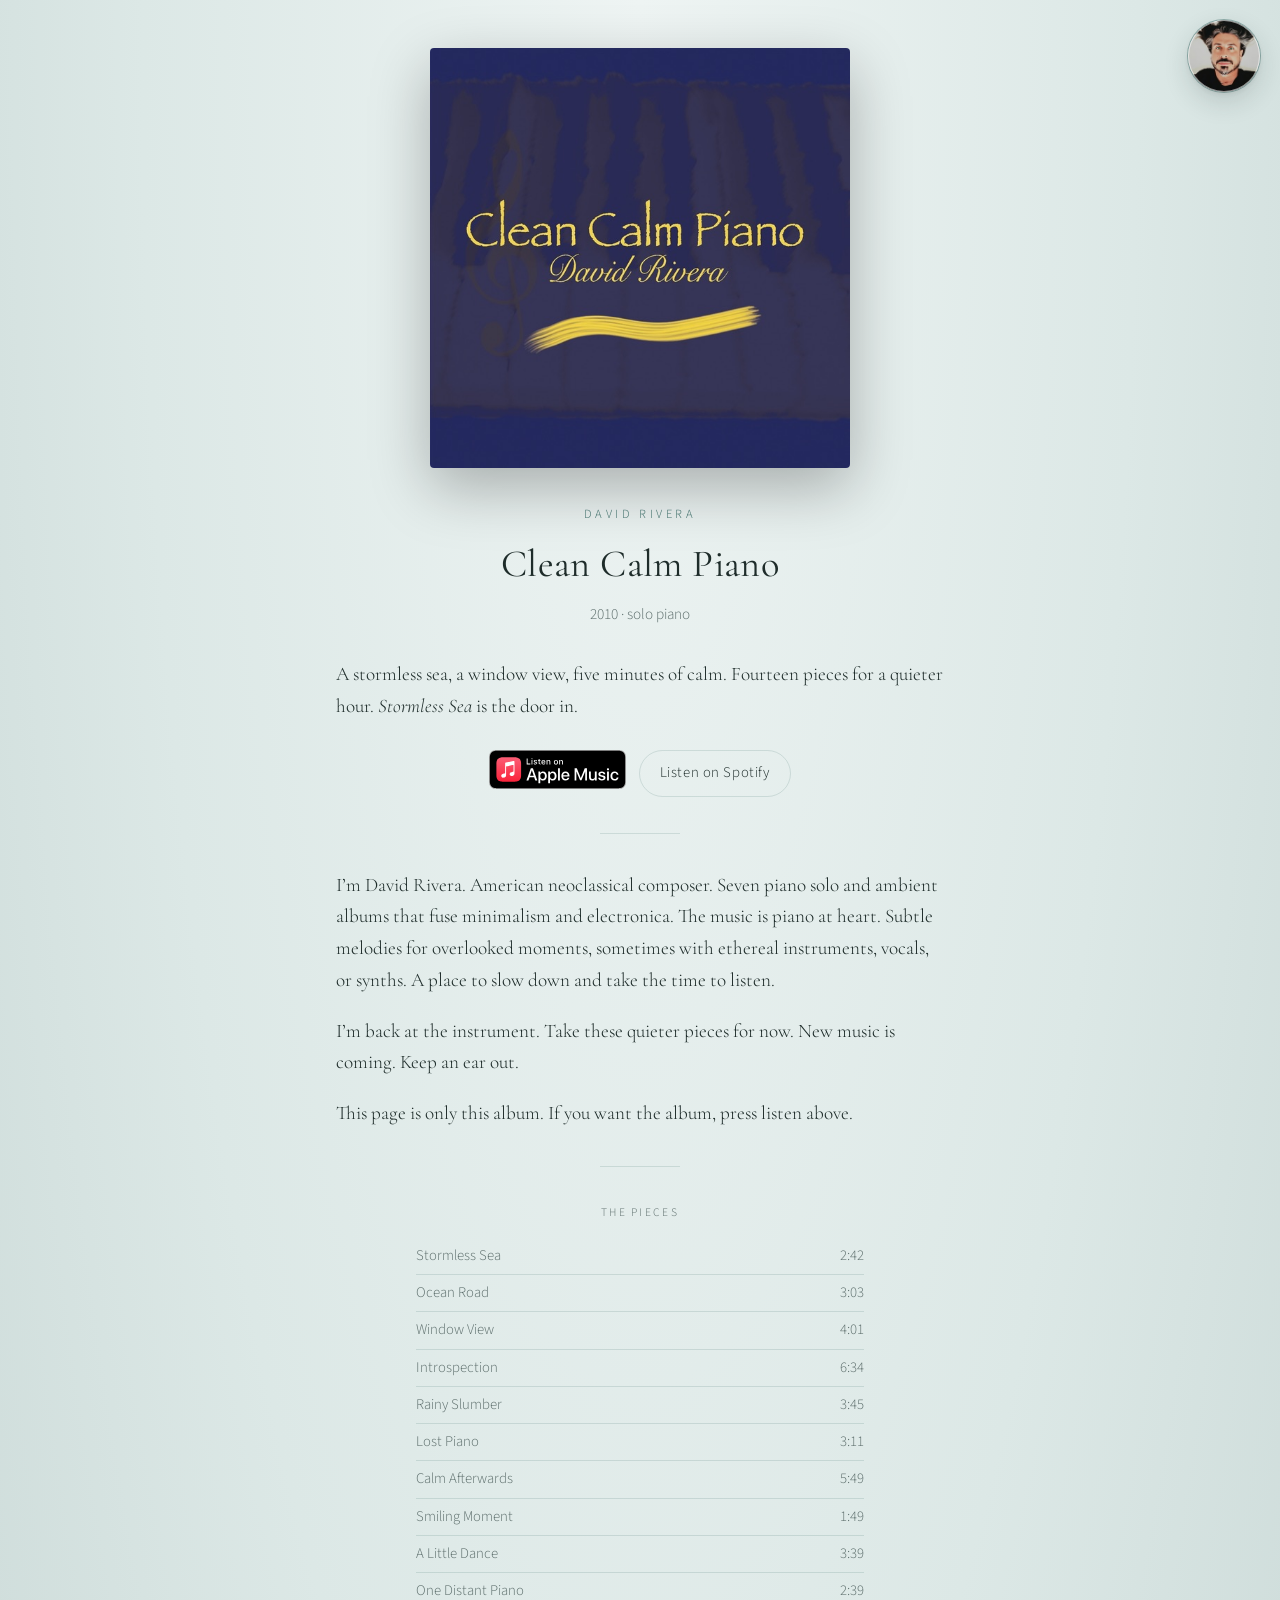
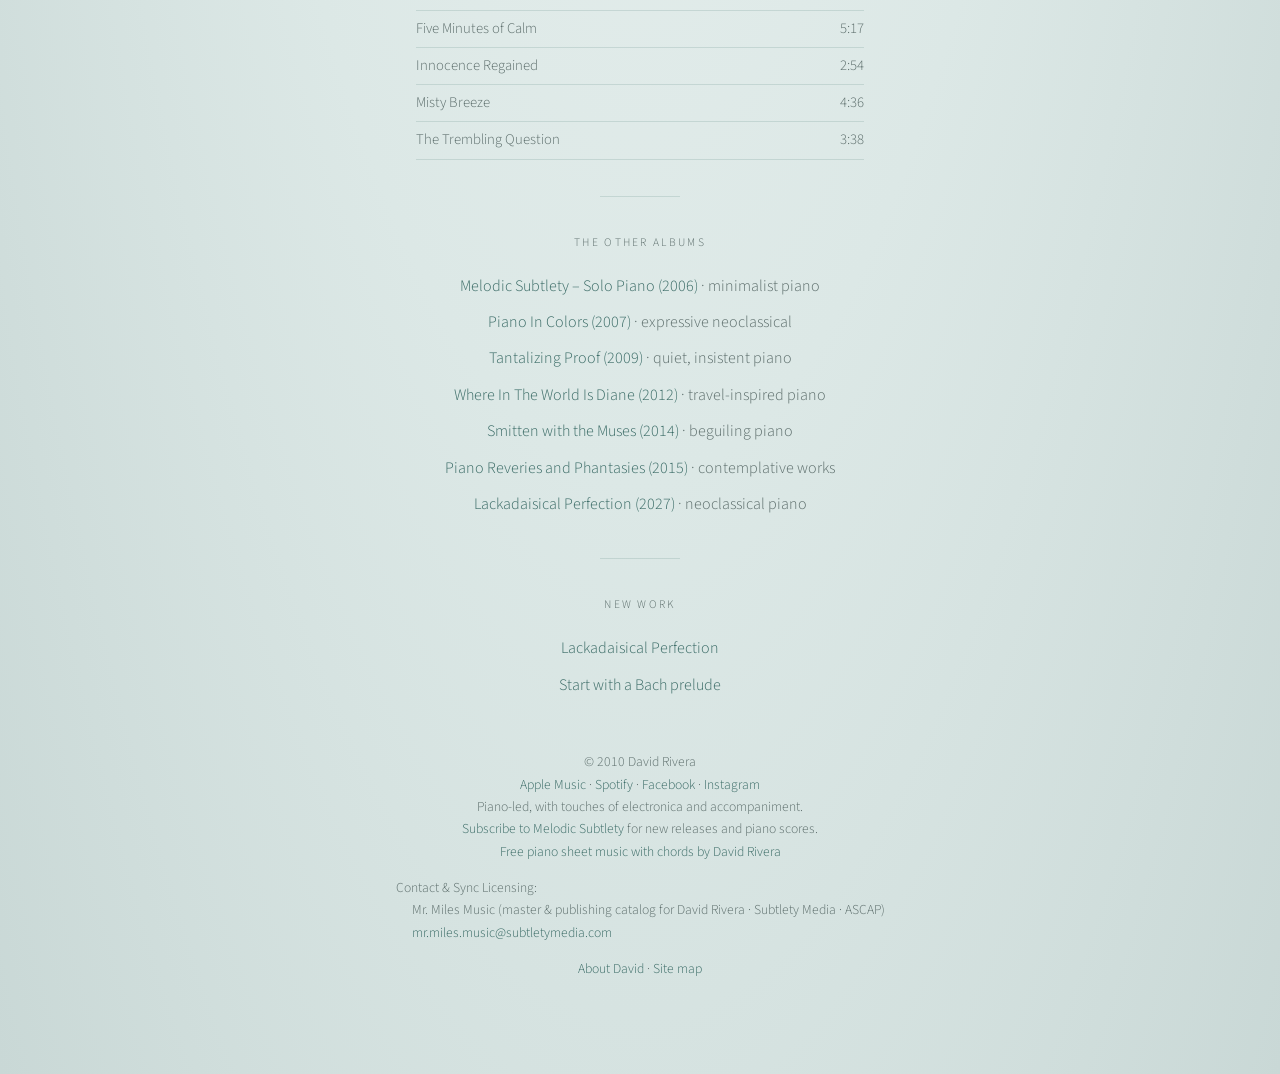
==== index.html @ efa5d156 "Readable Site map page; footer link points to it instead of raw XML" ====
<!DOCTYPE html>
<html lang="en">
<head>
<meta charset="utf-8">
<link rel="sitemap" type="application/xml" title="Sitemap" href="/sitemap.xml">
<meta name="google-site-verification" content="fyA7jJi9olAlCK2GpBTengJFALmmMC0-ST86pLBhU58">
<meta name="viewport" content="width=device-width, initial-scale=1">
<link rel="icon" href="/favicon.ico" sizes="any">
<link rel="icon" href="/favicon.svg" type="image/svg+xml">
<link rel="icon" type="image/png" sizes="32x32" href="/favicon-32.png">
<link rel="apple-touch-icon" href="/apple-touch-icon.png">
<title>Piano Pieces for Focus at Work | Clean Calm Piano</title>
<meta name="description" content="Piano pieces for focus at work, studying, and quiet chores. Fourteen solo pieces, including Stormless Sea. Stream the album and stay on task.">
<link rel="canonical" href="https://cleancalmpiano.com/">
<meta property="og:type" content="music.album">
<meta property="og:site_name" content="David Rivera">
<meta property="og:title" content="Piano Pieces for Focus at Work | Clean Calm Piano">
<meta property="og:description" content="Piano pieces for focus at work, studying, and quiet chores. Fourteen solo pieces including Stormless Sea. Stream the album.">
<meta property="og:url" content="https://cleancalmpiano.com/">
<meta property="og:image" content="https://cleancalmpiano.com/assets/clean-calm-piano-cover.jpg">
<meta property="og:image:width" content="600">
<meta property="og:image:height" content="600">
<meta property="og:image:alt" content="Cover of Clean Calm Piano by David Rivera: gold title over dark blue piano keys">
<meta property="music:musician" content="https://open.spotify.com/artist/5qoC4NXvjfV3cylbXALzV3">
<meta name="twitter:card" content="summary_large_image">
<meta name="twitter:title" content="Piano Pieces for Focus at Work | Clean Calm Piano">
<meta name="twitter:description" content="Piano pieces for focus at work, studying, and quiet chores. Fourteen solo pieces including Stormless Sea. Stream the album.">
<meta name="twitter:image" content="https://cleancalmpiano.com/assets/clean-calm-piano-cover.jpg">
<meta name="twitter:image:alt" content="Cover of Clean Calm Piano by David Rivera: gold title over dark blue piano keys">
<script type="application/ld+json">
{
  "@context": "https://schema.org",
  "@graph": [
    {
      "@type": "Person",
      "@id": "https://lackadaisicalperfection.com/about/#david-rivera",
      "name": "David Rivera",
      "jobTitle": "American composer",
      "description": "David Rivera is an American composer of piano-led instrumental music. He plays and samples every instrument on his recordings himself. He is a member of ASCAP.",
      "url": "https://lackadaisicalperfection.com/about/",
      "nationality": {
        "@type": "Country",
        "name": "United States"
      },
      "memberOf": {
        "@type": "Organization",
        "name": "ASCAP",
        "url": "https://www.ascap.com/"
      },
      "affiliation": {
        "@id": "https://lackadaisicalperfection.com/about/#subtlety-media"
      },
      "sameAs": [
        "https://open.spotify.com/artist/5qoC4NXvjfV3cylbXALzV3",
        "https://music.apple.com/us/artist/david-rivera/1325691064",
        "https://x.com/melodicsubtlety",
        "https://www.facebook.com/pianoincolors",
        "https://www.instagram.com/pianodavid1492/",
        "https://www.pandora.com/artist/david-rivera/ARXtg47gfjlv3nJ",
        "https://www.youtube.com/channel/UCDqZ1e9Ur4PHynEylN_mJDg"
      ]
    },
    {
      "@type": "Organization",
      "@id": "https://lackadaisicalperfection.com/about/#subtlety-media",
      "name": "Subtlety Media, LLC",
      "url": "https://lackadaisicalperfection.com/about/"
    },
    {
      "@type": "MusicAlbum",
      "name": "Clean Calm Piano",
      "url": "https://cleancalmpiano.com/",
      "image": "https://cleancalmpiano.com/assets/clean-calm-piano-cover.jpg",
      "byArtist": {
        "@id": "https://lackadaisicalperfection.com/about/#david-rivera"
      },
      "datePublished": "2010",
      "numTracks": 14,
      "genre": [
        "Solo piano",
        "Neoclassical"
      ],
      "sameAs": [
        "https://music.apple.com/us/album/clean-calm-piano/409062605",
        "https://open.spotify.com/album/0KD95YpNKPaDFf7gcsVfus"
      ],
      "description": "A stormless sea, a window view, five minutes of calm. Fourteen pieces for a quieter hour. Stormless Sea is the door in.",
      "recordLabel": {
        "@id": "https://lackadaisicalperfection.com/about/#subtlety-media"
      },
      "track": [
        {
          "@type": "MusicRecording",
          "position": 1,
          "name": "Stormless Sea",
          "duration": "PT2M42S"
        },
        {
          "@type": "MusicRecording",
          "position": 2,
          "name": "Ocean Road",
          "duration": "PT3M3S"
        },
        {
          "@type": "MusicRecording",
          "position": 3,
          "name": "Window View",
          "duration": "PT4M1S"
        },
        {
          "@type": "MusicRecording",
          "position": 4,
          "name": "Introspection",
          "duration": "PT6M34S"
        },
        {
          "@type": "MusicRecording",
          "position": 5,
          "name": "Rainy Slumber",
          "duration": "PT3M45S"
        },
        {
          "@type": "MusicRecording",
          "position": 6,
          "name": "Lost Piano",
          "duration": "PT3M11S"
        },
        {
          "@type": "MusicRecording",
          "position": 7,
          "name": "Calm Afterwards",
          "duration": "PT5M49S"
        },
        {
          "@type": "MusicRecording",
          "position": 8,
          "name": "Smiling Moment",
          "duration": "PT1M49S"
        },
        {
          "@type": "MusicRecording",
          "position": 9,
          "name": "A Little Dance",
          "duration": "PT3M39S"
        },
        {
          "@type": "MusicRecording",
          "position": 10,
          "name": "One Distant Piano",
          "duration": "PT2M39S"
        },
        {
          "@type": "MusicRecording",
          "position": 11,
          "name": "Five Minutes of Calm",
          "duration": "PT5M17S"
        },
        {
          "@type": "MusicRecording",
          "position": 12,
          "name": "Innocence Regained",
          "duration": "PT2M54S"
        },
        {
          "@type": "MusicRecording",
          "position": 13,
          "name": "Misty Breeze",
          "duration": "PT4M36S"
        },
        {
          "@type": "MusicRecording",
          "position": 14,
          "name": "The Trembling Question",
          "duration": "PT3M38S"
        }
      ],
      "publisher": {
        "@id": "https://lackadaisicalperfection.com/about/#subtlety-media"
      }
    }
  ]
}
</script>
<link rel="preconnect" href="https://fonts.googleapis.com">
<link rel="preconnect" href="https://fonts.gstatic.com" crossorigin>
<link href="https://fonts.googleapis.com/css2?family=Cormorant+Garamond:ital,wght@0,400;0,500;1,400&family=Source+Sans+3:wght@300;400;500&display=swap" rel="stylesheet">
<style>
  :root {
    --bg1: #eef4f3;
    --bg2: #dce8e6;
    --bg3: #c9d8d6;
    --ink: #1e2c2a;
    --mute: #5d6e6c;
    --glow: #3a6b66;
    --line: rgba(58,107,102,0.16);
  }
  * { box-sizing: border-box; }
  html, body { margin: 0; padding: 0; }
  body {
    background: radial-gradient(ellipse at 50% 0%, var(--bg1) 0%, var(--bg2) 55%, var(--bg3) 100%);
    color: var(--ink);
    font-family: "Source Sans 3", sans-serif;
    font-weight: 300;
    line-height: 1.65;
    min-height: 100vh;
  }
  main { max-width: 720px; margin: 0 auto; padding: 48px 24px 80px; }
  .cover {
    display: block; width: min(420px, 100%); margin: 0 auto 36px;
    border-radius: 4px; box-shadow: 0 20px 60px rgba(0,0,0,0.28);
  }
  h1 {
    font-family: "Cormorant Garamond", serif; font-weight: 400;
    font-size: clamp(1.8rem, 4vw, 2.4rem); text-align: center;
    margin: 0 0 6px; letter-spacing: 0.01em;
  }
  .byline {
    text-align: center; letter-spacing: 0.28em; text-transform: uppercase;
    font-size: 0.78rem; color: var(--glow); margin: 0 0 8px;
  }
  .year { text-align: center; color: var(--mute); font-size: 0.95rem; margin: 0 0 32px; }
  .album-note, .from-david {
    font-family: "Cormorant Garamond", serif; font-size: 1.2rem;
    max-width: 38rem; margin: 0 auto 28px;
  }
  .from-david p { margin: 0 0 1em; }
  .from-david p:last-child { margin-bottom: 0; }
  .rule { border: 0; border-top: 1px solid var(--line); width: 80px; margin: 36px auto; }
  .actions { display: flex; flex-wrap: wrap; gap: 12px; justify-content: center; margin: 8px 0 36px; }
  .apple-badge { display: inline-block; line-height: 0; }
  .apple-badge img { height: 40px; width: auto; vertical-align: middle; }
  .btn {
    display: inline-block; padding: 10px 20px; border: 1px solid var(--line);
    border-radius: 999px; color: var(--ink); text-decoration: none;
    letter-spacing: 0.04em; font-size: 0.92rem;
  }
  .btn:hover { border-color: var(--glow); }
  .tracks {
    list-style: none; padding: 0; margin: 0 auto; max-width: 28rem;
    color: var(--mute); font-size: 0.92rem;
  }
  .tracks li {
    display: flex; justify-content: space-between; gap: 16px;
    padding: 6px 0; border-bottom: 1px solid var(--line);
  }
  .label {
    text-align: center; letter-spacing: 0.2em; text-transform: uppercase;
    font-size: 0.72rem; color: var(--mute); margin: 0 0 16px;
  }
  footer { text-align: center; color: var(--mute); font-size: 0.85rem; margin-top: 48px; }
  footer a { color: var(--glow); text-decoration: none; }
  .footer-contact {
    display: block;
    width: max-content;
    max-width: 100%;
    margin: 0.85rem auto 0;
    text-align: left;
  }
  .footer-contact p { margin: 0; padding-left: 1rem; }
  .catalog { list-style: none; padding: 0; margin: 0 auto 8px; max-width: 28rem; text-align: center; }
  .catalog li { padding: 5px 0; }
  .catalog a { color: var(--glow); text-decoration: none; }
  .catalog a:hover { text-decoration: underline; }
  .catalog .desc { color: var(--mute); }
  .new-work a { color: var(--glow); text-decoration: none; }
  .new-work a:hover { text-decoration: underline; }
</style>
<link rel="stylesheet" href="/assets/site-nav.css">
<script src="/assets/site-nav.js" defer></script>
</head>
<body>
<a class="skip-link" href="#content">Skip to content</a>
<main id="content">
  <img class="cover" src="assets/clean-calm-piano-cover.jpg" alt="Cover of Clean Calm Piano by David Rivera: gold title over dark blue piano keys">
  <p class="byline">David Rivera</p>
  <h1>Clean Calm Piano</h1>
  <p class="year">2010 · solo piano</p>
  <p class="album-note">A stormless sea, a window view, five minutes of calm. Fourteen pieces for a quieter hour. <i>Stormless Sea</i> is the door in.</p>
  <div class="actions">
    <a class="apple-badge" href="https://music.apple.com/us/album/clean-calm-piano/409062605?ls=1" target="_blank" rel="noopener"><img src="listen-on-apple-music.svg" alt="Listen on Apple Music" height="40"></a>
    <a class="btn" href="https://open.spotify.com/album/0KD95YpNKPaDFf7gcsVfus" target="_blank" rel="noopener">Listen on Spotify</a>
  </div>
  <hr class="rule">
  <div class="from-david">
    <p>I’m David Rivera. American neoclassical composer. Seven piano solo and ambient albums that fuse minimalism and electronica. The music is piano at heart. Subtle melodies for overlooked moments, sometimes with ethereal instruments, vocals, or synths. A place to slow down and take the time to listen.</p>
    <p>I’m back at the instrument. Take these quieter pieces for now. New music is coming. Keep an ear out.</p>
    <p>This page is only this album. If you want the album, press listen above.</p>
  </div>
  <hr class="rule">

  <p class="label">The pieces</p>
  <ol class="tracks">
    <li><span>Stormless Sea</span><span>2:42</span></li>
    <li><span>Ocean Road</span><span>3:03</span></li>
    <li><span>Window View</span><span>4:01</span></li>
    <li><span>Introspection</span><span>6:34</span></li>
    <li><span>Rainy Slumber</span><span>3:45</span></li>
    <li><span>Lost Piano</span><span>3:11</span></li>
    <li><span>Calm Afterwards</span><span>5:49</span></li>
    <li><span>Smiling Moment</span><span>1:49</span></li>
    <li><span>A Little Dance</span><span>3:39</span></li>
    <li><span>One Distant Piano</span><span>2:39</span></li>
    <li><span>Five Minutes of Calm</span><span>5:17</span></li>
    <li><span>Innocence Regained</span><span>2:54</span></li>
    <li><span>Misty Breeze</span><span>4:36</span></li>
    <li><span>The Trembling Question</span><span>3:38</span></li>
  </ol>
  <hr class="rule">
  <p class="label">The other albums</p>
  <ul class="catalog">
    <li><a href="https://melodicsubtlety.com/">Melodic Subtlety – Solo Piano (2006)</a><span class="desc"> · minimalist piano</span></li>
    <li><a href="https://pianoincolors.com/">Piano In Colors (2007)</a><span class="desc"> · expressive neoclassical</span></li>
    <li><a href="https://tantalizingproof.com/">Tantalizing Proof (2009)</a><span class="desc"> · quiet, insistent piano</span></li>
    <li><a href="https://whereintheworldisdiane.com/">Where In The World Is Diane (2012)</a><span class="desc"> · travel-inspired piano</span></li>
    <li><a href="https://smittenwiththemuses.com/">Smitten with the Muses (2014)</a><span class="desc"> · beguiling piano</span></li>
    <li><a href="https://pianoreveries.com/">Piano Reveries and Phantasies (2015)</a><span class="desc"> · contemplative works</span></li>
    <li><a href="https://lackadaisicalperfection.com/">Lackadaisical Perfection (2027)</a><span class="desc"> · neoclassical piano</span></li>
  </ul>

  <hr class="rule">
  <p class="label">New work</p>
  <ul class="catalog new-work" style="margin:0 auto 24px;">
    <li><a href="https://lackadaisicalperfection.com">Lackadaisical Perfection</a></li>
    <li><a href="https://soundcloud.com/davidtwopointoh/bach_prelude_iv_cinematic_remi" target="_blank" rel="noopener">Start with a Bach prelude</a></li>
  </ul>

  <footer>
    © 2010 David Rivera
    <br>
    <a href="https://music.apple.com/us/artist/david-rivera/1325691064?ls=1" target="_blank" rel="noopener">Apple Music</a>
    ·
    <a href="https://open.spotify.com/artist/5qoC4NXvjfV3cylbXALzV3" target="_blank" rel="noopener">Spotify</a>
    ·
    <a href="https://www.facebook.com/pianoincolors" target="_blank" rel="noopener" aria-label="David and his Piano on Facebook">Facebook</a>
    ·
    <a href="https://www.instagram.com/pianodavid1492/" target="_blank" rel="noopener" aria-label="David Rivera on Instagram">Instagram</a><br>
    Piano-led, with touches of electronica and accompaniment.
    <br>
    <a href="https://lackadaisicalperfection.com/subscribe/">Subscribe to Melodic Subtlety</a> for new releases and piano scores.
    <br>
    <a href="https://lackadaisicalperfection.com/scores/">Free piano sheet music with chords by David Rivera</a>
    <div class="footer-contact">
      Contact &amp; Sync Licensing:
      <p>Mr. Miles Music (master &amp; publishing catalog for David Rivera · Subtlety Media · ASCAP)</p>
      <p><a href="mailto:mr.miles.music@subtletymedia.com">mr.miles.music@subtletymedia.com</a></p>
    </div>
    <p class="footer-stores"><a href="https://lackadaisicalperfection.com/about/">About David</a> · <a href="/sitemap/">Site map</a></p>
  </footer>
</main>
<!-- GoatCounter: privacy-friendly page view + score-download counts (no cookies). -->
<script>window.goatcounter = {path: function(p) { return location.host + p }}</script>
<script data-goatcounter="https://subtletymedia.goatcounter.com/count" async src="https://gc.zgo.at/count.js"></script>
</body>
</html>
---- assets/site-nav.css ----
/* Photo button and page menu. Colors follow this album page. */
:root {
  --nav-ink: var(--ink, #1e2c2a);
  --nav-glow: var(--glow, #3a6b66);
  --nav-paper: #f7fbfa;
  --nav-line: rgba(58, 107, 102, 0.28);
  --nav-size: 72px;
  --nav-inset: 20px;
}

.nav-toggle {
  position: fixed;
  z-index: 40;
  top: max(var(--nav-inset), env(safe-area-inset-top, 0px));
  right: max(var(--nav-inset), env(safe-area-inset-right, 0px));
  width: var(--nav-size);
  height: var(--nav-size);
  margin: 0;
  padding: 0;
  border: 0;
  border-radius: 50%;
  background: var(--bg2, #dce8e6);
  cursor: pointer;
  overflow: hidden;
  touch-action: manipulation;
  -webkit-tap-highlight-color: transparent;
  box-shadow:
    0 10px 26px rgba(30, 44, 42, 0.16),
    0 2px 6px rgba(30, 44, 42, 0.08),
    0 0 0 1px rgba(58, 107, 102, 0.45);
  transition: box-shadow 0.28s ease;
}

.nav-toggle img {
  display: block;
  width: 100%;
  height: 100%;
  object-fit: cover;
  border-radius: 50%;
}

.nav-toggle::after {
  content: "";
  position: absolute;
  inset: 0;
  border-radius: 50%;
  pointer-events: none;
  box-shadow: inset 0 0 0 1px rgba(255, 255, 255, 0.55);
}

.nav-toggle:hover {
  box-shadow:
    0 12px 30px rgba(30, 44, 42, 0.2),
    0 2px 6px rgba(30, 44, 42, 0.1),
    0 0 0 1px rgba(58, 107, 102, 0.72);
}

.nav-toggle[aria-expanded="true"] {
  box-shadow:
    0 10px 26px rgba(30, 44, 42, 0.16),
    0 2px 6px rgba(30, 44, 42, 0.08),
    0 0 0 1px rgba(58, 107, 102, 0.9);
}

.nav-toggle:focus {
  outline: none;
}

.nav-toggle:focus-visible {
  outline: 2px solid var(--nav-glow);
  outline-offset: 4px;
}

.site-menu {
  position: fixed;
  z-index: 39;
  top: calc(max(var(--nav-inset), env(safe-area-inset-top, 0px)) + var(--nav-size) + 14px);
  right: max(var(--nav-inset), env(safe-area-inset-right, 0px));
  width: min(17.5rem, calc(100vw - 28px - env(safe-area-inset-left, 0px) - env(safe-area-inset-right, 0px)));
  max-height: calc(100vh - var(--nav-size) - var(--nav-inset) - 36px);
  max-height: calc(100dvh - var(--nav-size) - var(--nav-inset) - 36px - env(safe-area-inset-bottom, 0px));
  margin: 0;
  padding: 0;
  overflow: auto;
  overscroll-behavior: contain;
  background: rgba(247, 251, 250, 0.96);
  border: 1px solid var(--nav-line);
  border-radius: 10px;
  box-shadow: 0 16px 40px rgba(30, 44, 42, 0.12);
  backdrop-filter: blur(12px);
  -webkit-backdrop-filter: blur(12px);
  opacity: 0;
  transform: translateY(-8px);
  transition: opacity 0.28s ease, transform 0.28s ease;
}

.site-menu ul {
  list-style: none;
  margin: 0;
  padding: 0.45rem 0;
}

.site-menu.is-open {
  opacity: 1;
  transform: translateY(0);
}

.site-menu a {
  display: block;
  padding: 0.72rem 1.35rem;
  color: var(--nav-ink);
  font-family: "Cormorant Garamond", "Palatino Linotype", Palatino, Georgia, serif;
  font-size: 1.4rem;
  font-weight: 400;
  letter-spacing: 0.01em;
  line-height: 1.25;
  text-decoration: none;
}

.site-menu a:hover {
  color: var(--nav-glow);
  background: rgba(58, 107, 102, 0.06);
}

.site-menu a:focus {
  outline: none;
}

.site-menu a:focus-visible {
  outline: 2px solid var(--nav-glow);
  outline-offset: -3px;
  color: var(--nav-glow);
}

@media (max-width: 760px) {
  :root {
    --nav-size: 64px;
    --nav-inset: 14px;
  }

  body > main {
    padding-top: calc(var(--nav-size) + var(--nav-inset) + 18px);
  }
}

.menu-albums {
  border-top: 1px solid var(--nav-line);
  padding-bottom: 0.35rem;
}

.menu-albums h2 {
  margin: 0;
  padding: 0.7rem 1rem 0.2rem;
  font-family: "Source Sans 3", sans-serif;
  font-size: 0.72rem;
  font-weight: 400;
  letter-spacing: 0.2em;
  text-transform: uppercase;
  line-height: 1.4;
  color: var(--mute, #5d6e6c);
}

.menu-albums ul {
  padding-top: 0.15rem;
  padding-bottom: 0.35rem;
}

.site-menu .menu-albums a,
.site-menu .menu-albums .is-here {
  display: flex;
  align-items: center;
  gap: 0.7rem;
  box-sizing: border-box;
  padding: 0.38rem 1rem;
  color: var(--nav-ink);
  font-family: "Cormorant Garamond", "Palatino Linotype", Palatino, Georgia, serif;
  font-size: 1.12rem;
  font-weight: 400;
  letter-spacing: 0.01em;
  line-height: 1.2;
}

.site-menu .menu-albums .is-here {
  color: var(--mute, #5d6e6c);
}

.menu-albums img {
  width: 48px;
  height: 48px;
  flex: 0 0 48px;
  object-fit: cover;
  border-radius: 2px;
  box-shadow: 0 0 0 1px rgba(58, 107, 102, 0.2);
}

.menu-albums .is-here img {
  opacity: 0.78;
}

.menu-albums .album-copy {
  min-width: 0;
}

.menu-albums .album-title,
.menu-albums .album-here {
  display: block;
}

.menu-albums .album-here {
  margin-top: 0.12rem;
  font-family: "Source Sans 3", sans-serif;
  font-size: 0.72rem;
  font-weight: 400;
  letter-spacing: 0.04em;
  line-height: 1.3;
  color: var(--mute, #5d6e6c);
}

@media (max-width: 760px) {
  .site-menu {
    width: min(24rem, calc(100vw - 28px - env(safe-area-inset-left, 0px) - env(safe-area-inset-right, 0px)));
  }

  .menu-albums ul {
    display: grid;
    grid-template-columns: 1fr 1fr;
    gap: 0.85rem 0.7rem;
    padding: 0.35rem 0.9rem 0.75rem;
  }

  .site-menu .menu-albums a,
  .site-menu .menu-albums .is-here {
    flex-direction: column;
    align-items: flex-start;
    gap: 0.4rem;
    width: 100%;
    padding: 0;
    font-size: 1.05rem;
  }
}

@media (prefers-reduced-motion: reduce) {
  .nav-toggle,
  .site-menu {
    transition: none;
  }

  .site-menu {
    transform: none;
  }
}

/* Off-screen until focused, then fixed, so it never shifts the cover. */
.skip-link {
  position: absolute;
  width: 1px;
  height: 1px;
  padding: 0;
  margin: -1px;
  overflow: hidden;
  clip: rect(0, 0, 0, 0);
  white-space: nowrap;
  border: 0;
}
.skip-link:focus {
  position: fixed;
  z-index: 50;
  top: 12px;
  left: 12px;
  width: auto;
  height: auto;
  margin: 0;
  padding: 0.55rem 0.9rem;
  overflow: visible;
  clip: auto;
  background: var(--nav-glow);
  color: var(--nav-paper, #fff);
  font-family: "Source Sans 3", sans-serif;
  font-size: 0.95rem;
  font-weight: 500;
  line-height: 1.2;
  text-decoration: none;
  border-radius: 4px;
}
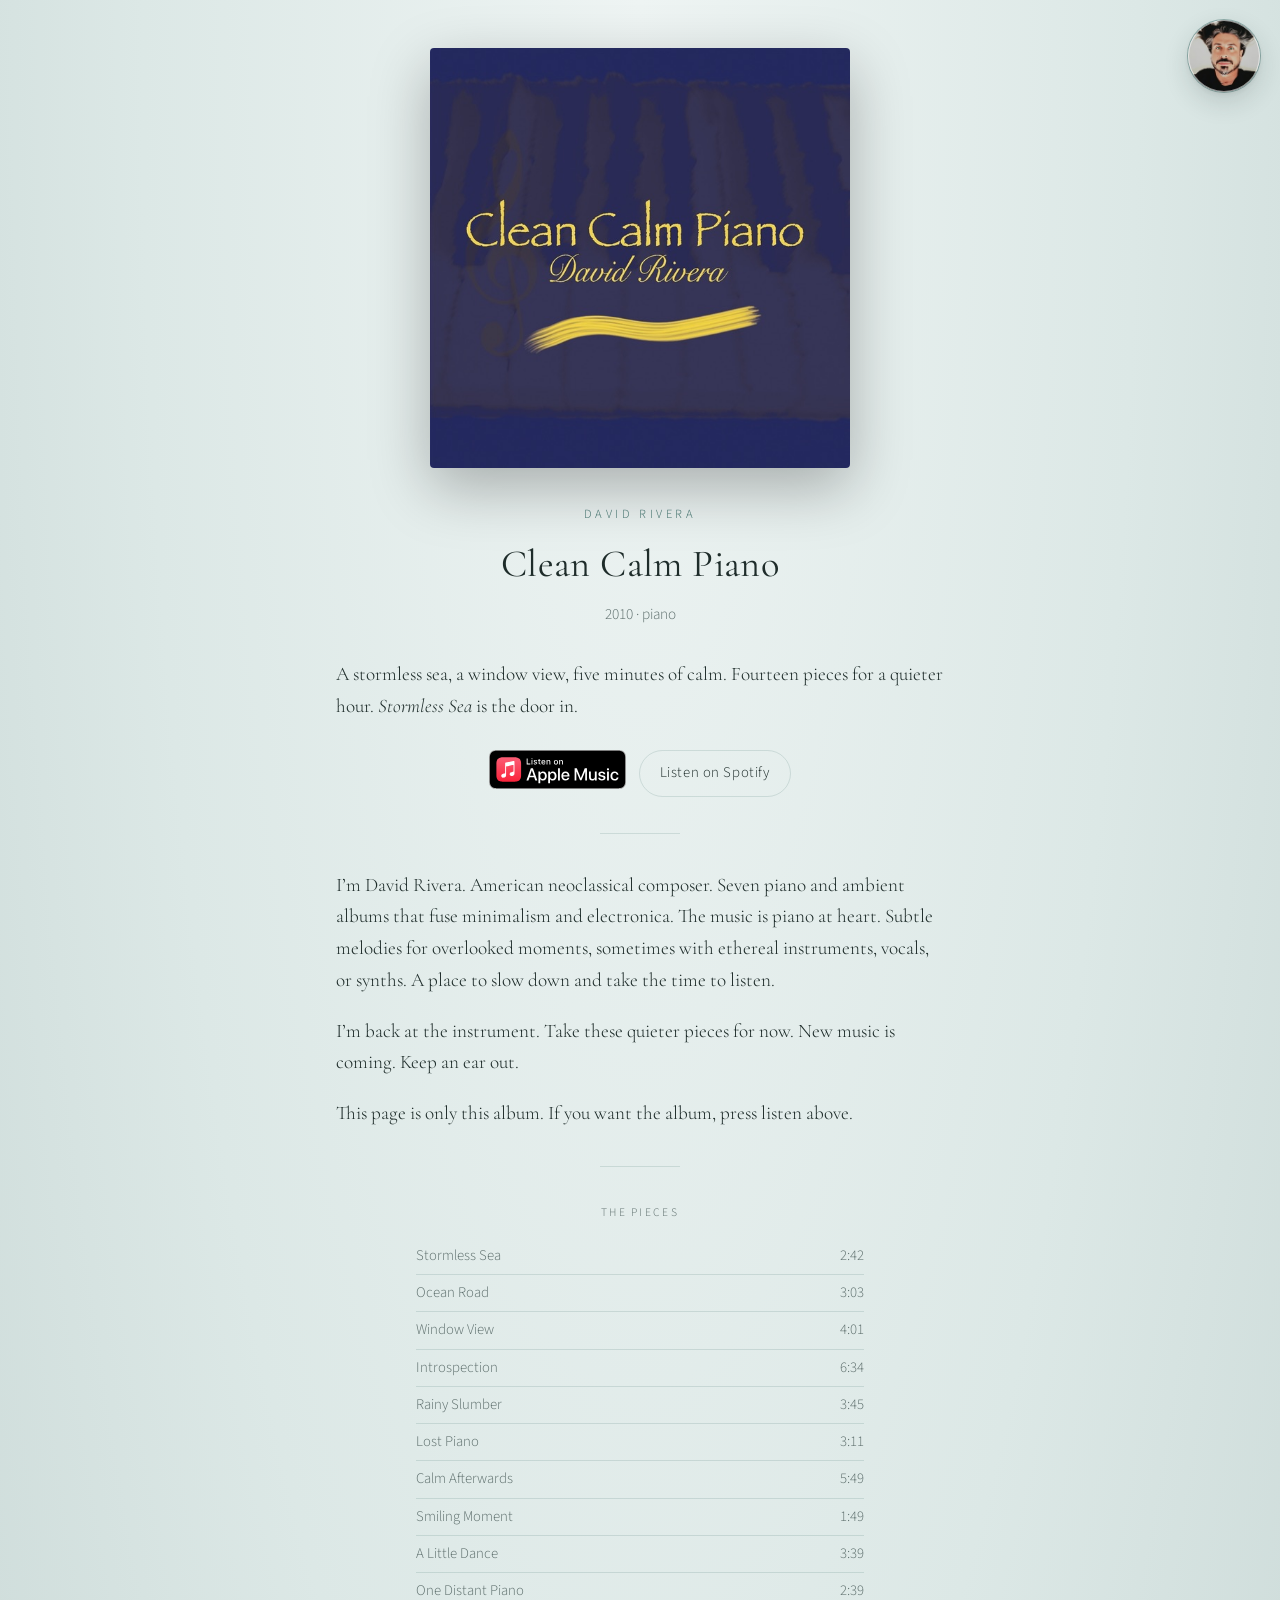
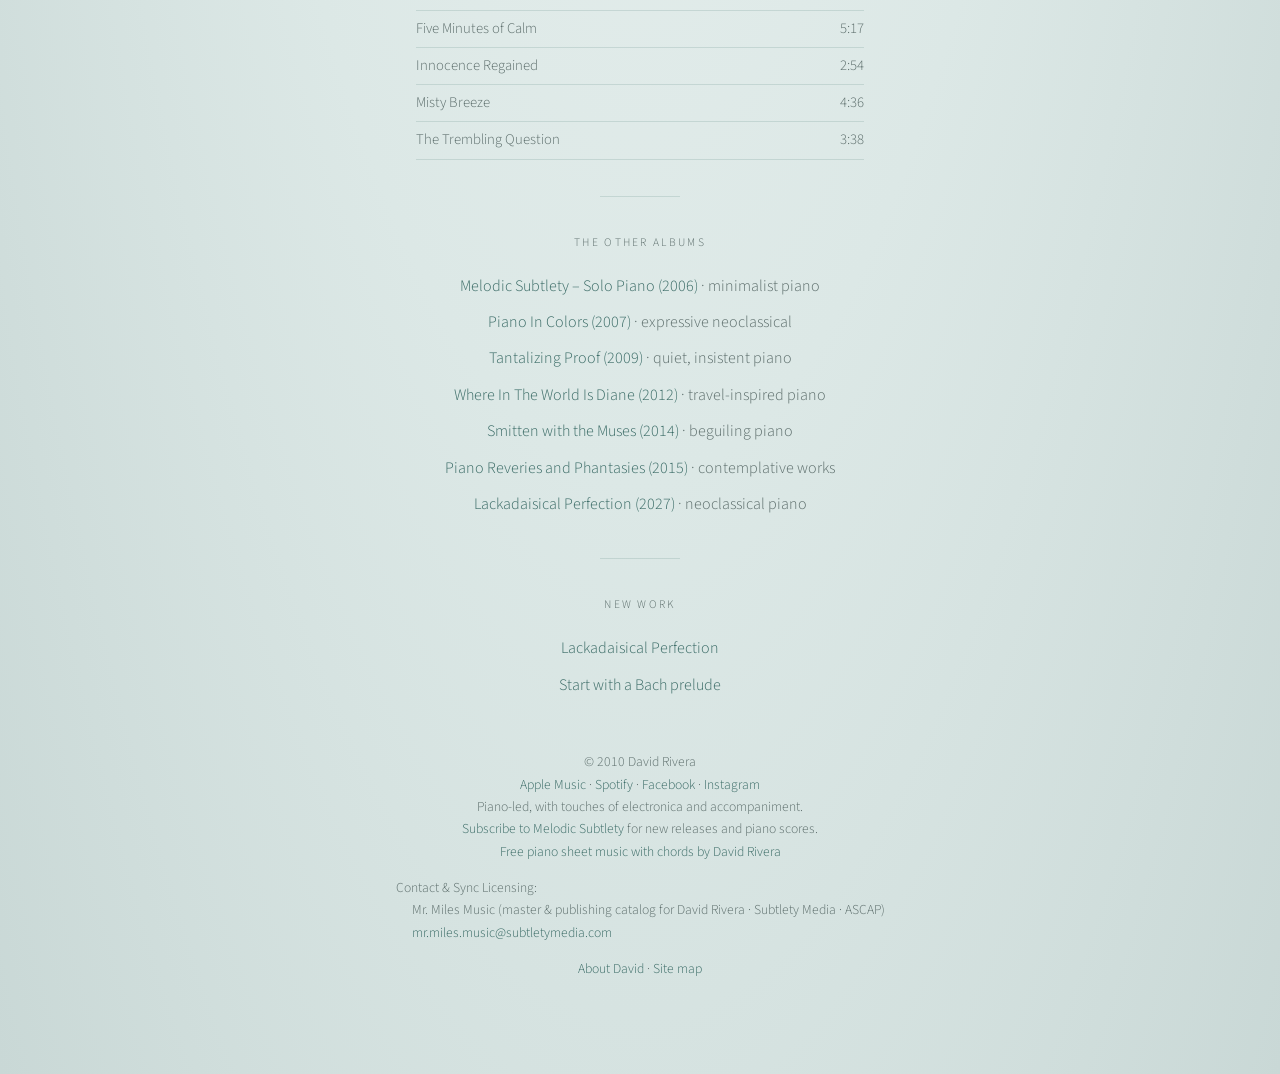
==== commit c21e92fb: "Replace 'solo' with 'piano'/'piano score' wording (keep album title and PDF filenames)" ====
--- a/index.html
+++ b/index.html
@@ -10,12 +10,12 @@
 <link rel="icon" type="image/png" sizes="32x32" href="/favicon-32.png">
 <link rel="apple-touch-icon" href="/apple-touch-icon.png">
 <title>Piano Pieces for Focus at Work | Clean Calm Piano</title>
-<meta name="description" content="Piano pieces for focus at work, studying, and quiet chores. Fourteen solo pieces, including Stormless Sea. Stream the album and stay on task.">
+<meta name="description" content="Piano pieces for focus at work, studying, and quiet chores. Fourteen piano pieces, including Stormless Sea. Stream the album and stay on task.">
 <link rel="canonical" href="https://cleancalmpiano.com/">
 <meta property="og:type" content="music.album">
 <meta property="og:site_name" content="David Rivera">
 <meta property="og:title" content="Piano Pieces for Focus at Work | Clean Calm Piano">
-<meta property="og:description" content="Piano pieces for focus at work, studying, and quiet chores. Fourteen solo pieces including Stormless Sea. Stream the album.">
+<meta property="og:description" content="Piano pieces for focus at work, studying, and quiet chores. Fourteen piano pieces including Stormless Sea. Stream the album.">
 <meta property="og:url" content="https://cleancalmpiano.com/">
 <meta property="og:image" content="https://cleancalmpiano.com/assets/clean-calm-piano-cover.jpg">
 <meta property="og:image:width" content="600">
@@ -24,7 +24,7 @@
 <meta property="music:musician" content="https://open.spotify.com/artist/5qoC4NXvjfV3cylbXALzV3">
 <meta name="twitter:card" content="summary_large_image">
 <meta name="twitter:title" content="Piano Pieces for Focus at Work | Clean Calm Piano">
-<meta name="twitter:description" content="Piano pieces for focus at work, studying, and quiet chores. Fourteen solo pieces including Stormless Sea. Stream the album.">
+<meta name="twitter:description" content="Piano pieces for focus at work, studying, and quiet chores. Fourteen piano pieces including Stormless Sea. Stream the album.">
 <meta name="twitter:image" content="https://cleancalmpiano.com/assets/clean-calm-piano-cover.jpg">
 <meta name="twitter:image:alt" content="Cover of Clean Calm Piano by David Rivera: gold title over dark blue piano keys">
 <script type="application/ld+json">
@@ -77,7 +77,7 @@
       "datePublished": "2010",
       "numTracks": 14,
       "genre": [
-        "Solo piano",
+        "Piano",
         "Neoclassical"
       ],
       "sameAs": [
@@ -267,6 +267,23 @@
 </style>
 <link rel="stylesheet" href="/assets/site-nav.css">
 <script src="/assets/site-nav.js" defer></script>
+<!-- Meta Pixel Code -->
+<script>
+!function(f,b,e,v,n,t,s)
+{if(f.fbq)return;n=f.fbq=function(){n.callMethod?
+n.callMethod.apply(n,arguments):n.queue.push(arguments)};
+if(!f._fbq)f._fbq=n;n.push=n;n.loaded=!0;n.version='2.0';
+n.queue=[];t=b.createElement(e);t.async=!0;
+t.src=v;s=b.getElementsByTagName(e)[0];
+s.parentNode.insertBefore(t,s)}(window, document,'script',
+'https://connect.facebook.net/en_US/fbevents.js');
+fbq('init', '257777058255900');
+fbq('track', 'PageView');
+</script>
+<noscript><img height="1" width="1" alt="" style="display:none"
+src="https://www.facebook.com/tr?id=257777058255900&ev=PageView&noscript=1"
+/></noscript>
+<!-- End Meta Pixel Code -->
 </head>
 <body>
 <a class="skip-link" href="#content">Skip to content</a>
@@ -274,7 +291,7 @@
   <img class="cover" src="assets/clean-calm-piano-cover.jpg" alt="Cover of Clean Calm Piano by David Rivera: gold title over dark blue piano keys">
   <p class="byline">David Rivera</p>
   <h1>Clean Calm Piano</h1>
-  <p class="year">2010 · solo piano</p>
+  <p class="year">2010 · piano</p>
   <p class="album-note">A stormless sea, a window view, five minutes of calm. Fourteen pieces for a quieter hour. <i>Stormless Sea</i> is the door in.</p>
   <div class="actions">
     <a class="apple-badge" href="https://music.apple.com/us/album/clean-calm-piano/409062605?ls=1" target="_blank" rel="noopener"><img src="listen-on-apple-music.svg" alt="Listen on Apple Music" height="40"></a>
@@ -282,7 +299,7 @@
   </div>
   <hr class="rule">
   <div class="from-david">
-    <p>I’m David Rivera. American neoclassical composer. Seven piano solo and ambient albums that fuse minimalism and electronica. The music is piano at heart. Subtle melodies for overlooked moments, sometimes with ethereal instruments, vocals, or synths. A place to slow down and take the time to listen.</p>
+    <p>I’m David Rivera. American neoclassical composer. Seven piano and ambient albums that fuse minimalism and electronica. The music is piano at heart. Subtle melodies for overlooked moments, sometimes with ethereal instruments, vocals, or synths. A place to slow down and take the time to listen.</p>
     <p>I’m back at the instrument. Take these quieter pieces for now. New music is coming. Keep an ear out.</p>
     <p>This page is only this album. If you want the album, press listen above.</p>
   </div>
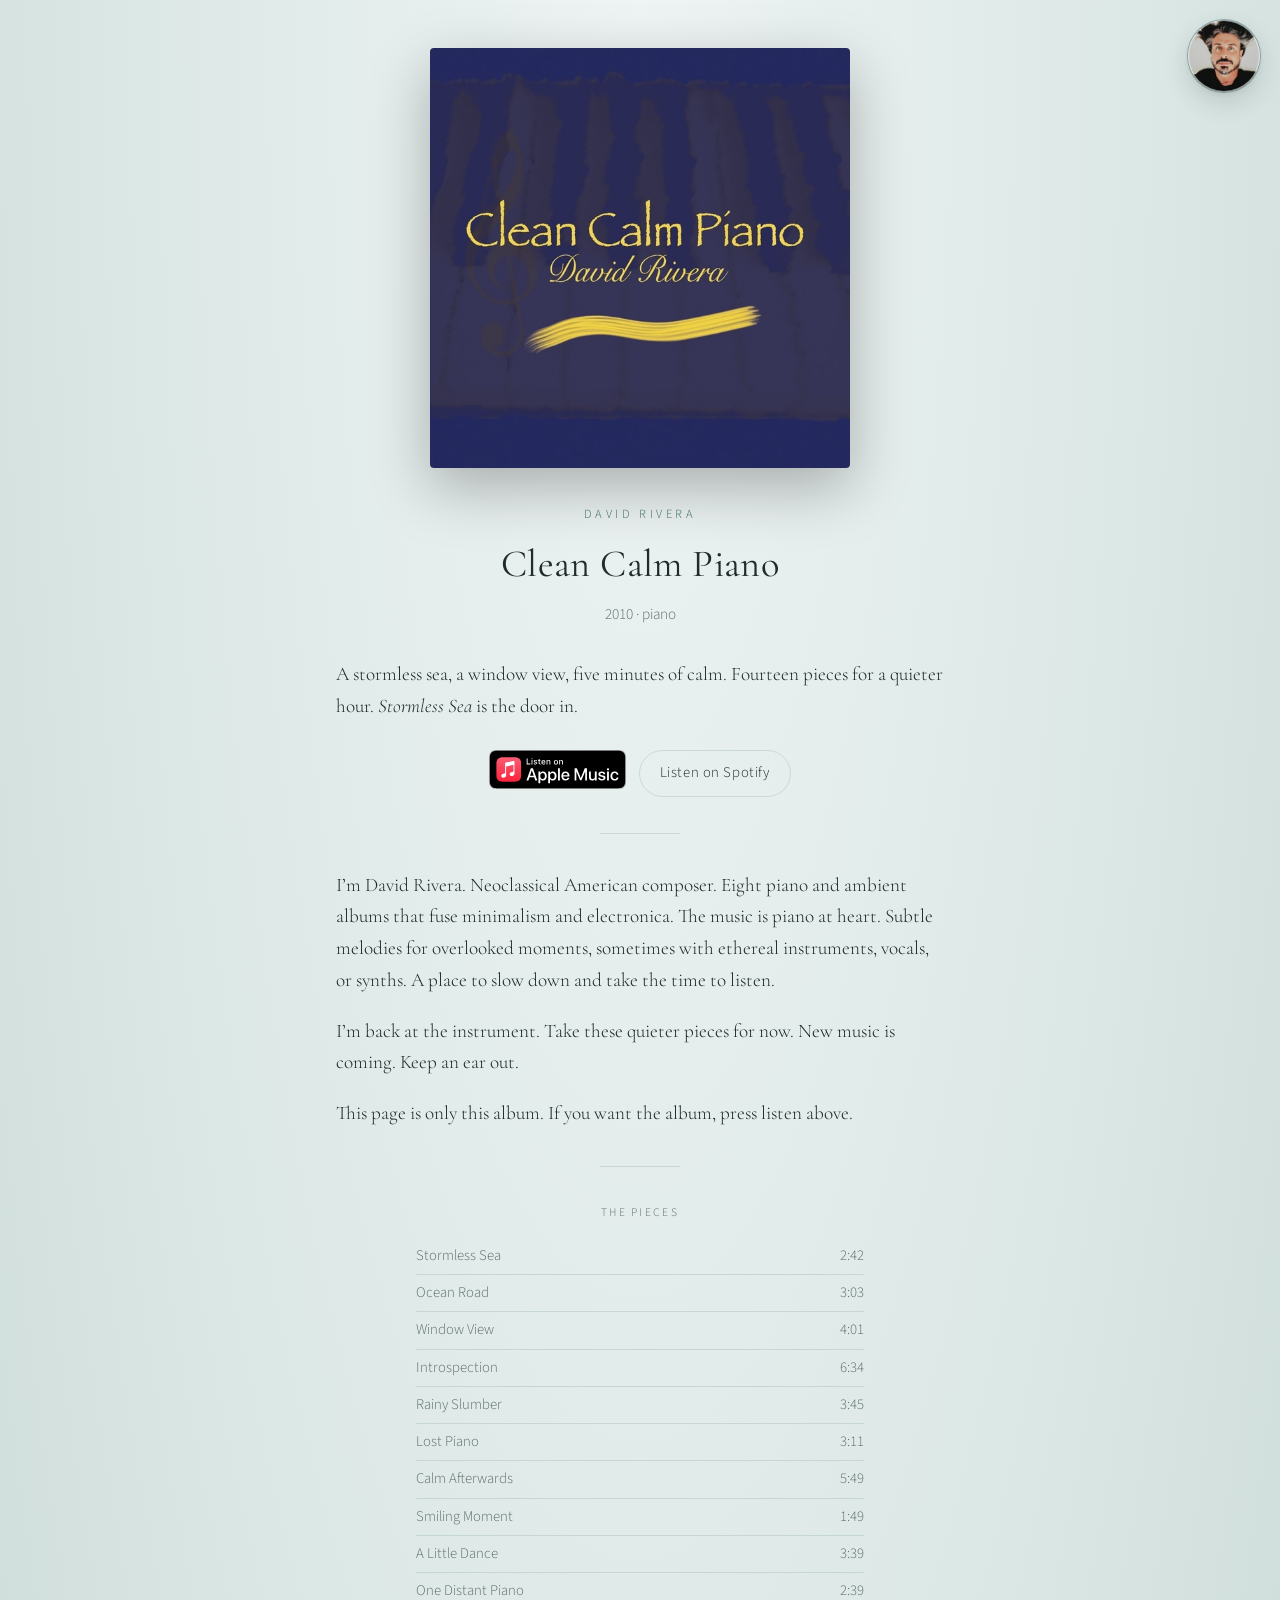
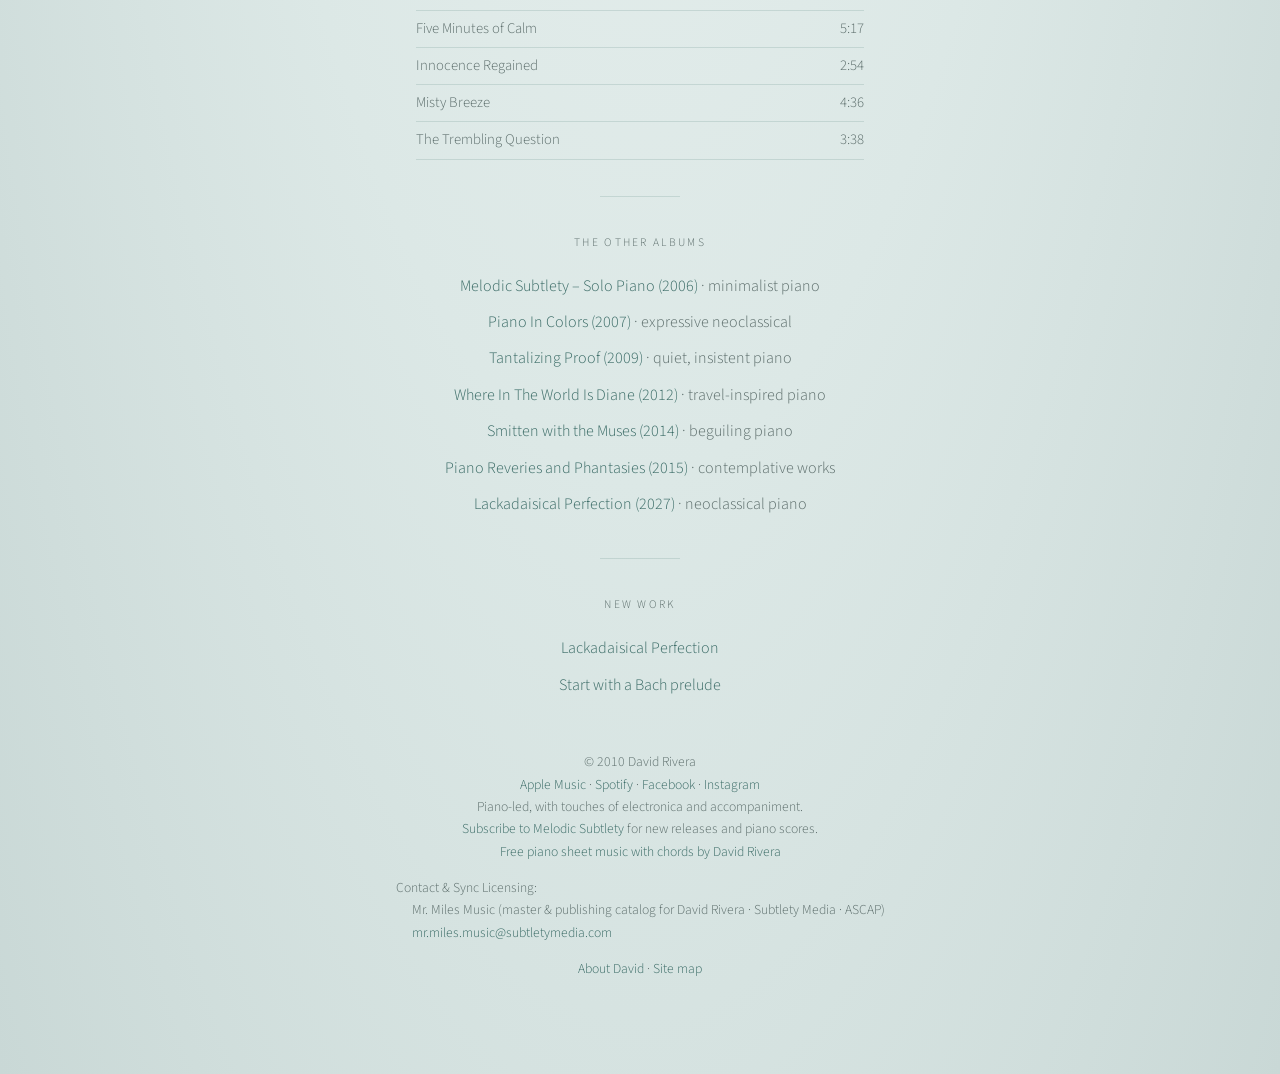
==== commit d0015bcc: "Neoclassical American composer, eight albums, YouTube @melodicsubtlety handle, missing meta tags / n" ====
--- a/index.html
+++ b/index.html
@@ -35,8 +35,8 @@
       "@type": "Person",
       "@id": "https://lackadaisicalperfection.com/about/#david-rivera",
       "name": "David Rivera",
-      "jobTitle": "American composer",
-      "description": "David Rivera is an American composer of piano-led instrumental music. He plays and samples every instrument on his recordings himself. He is a member of ASCAP.",
+      "jobTitle": "Neoclassical American composer",
+      "description": "David Rivera is a neoclassical American composer of piano-led instrumental music. He plays and samples every instrument on his recordings himself. He is a member of ASCAP.",
       "url": "https://lackadaisicalperfection.com/about/",
       "nationality": {
         "@type": "Country",
@@ -57,7 +57,7 @@
         "https://www.facebook.com/pianoincolors",
         "https://www.instagram.com/pianodavid1492/",
         "https://www.pandora.com/artist/david-rivera/ARXtg47gfjlv3nJ",
-        "https://www.youtube.com/channel/UCDqZ1e9Ur4PHynEylN_mJDg"
+        "https://www.youtube.com/@melodicsubtlety"
       ]
     },
     {
@@ -299,7 +299,7 @@
   </div>
   <hr class="rule">
   <div class="from-david">
-    <p>I’m David Rivera. American neoclassical composer. Seven piano and ambient albums that fuse minimalism and electronica. The music is piano at heart. Subtle melodies for overlooked moments, sometimes with ethereal instruments, vocals, or synths. A place to slow down and take the time to listen.</p>
+    <p>I’m David Rivera. Neoclassical American composer. Eight piano and ambient albums that fuse minimalism and electronica. The music is piano at heart. Subtle melodies for overlooked moments, sometimes with ethereal instruments, vocals, or synths. A place to slow down and take the time to listen.</p>
     <p>I’m back at the instrument. Take these quieter pieces for now. New music is coming. Keep an ear out.</p>
     <p>This page is only this album. If you want the album, press listen above.</p>
   </div>
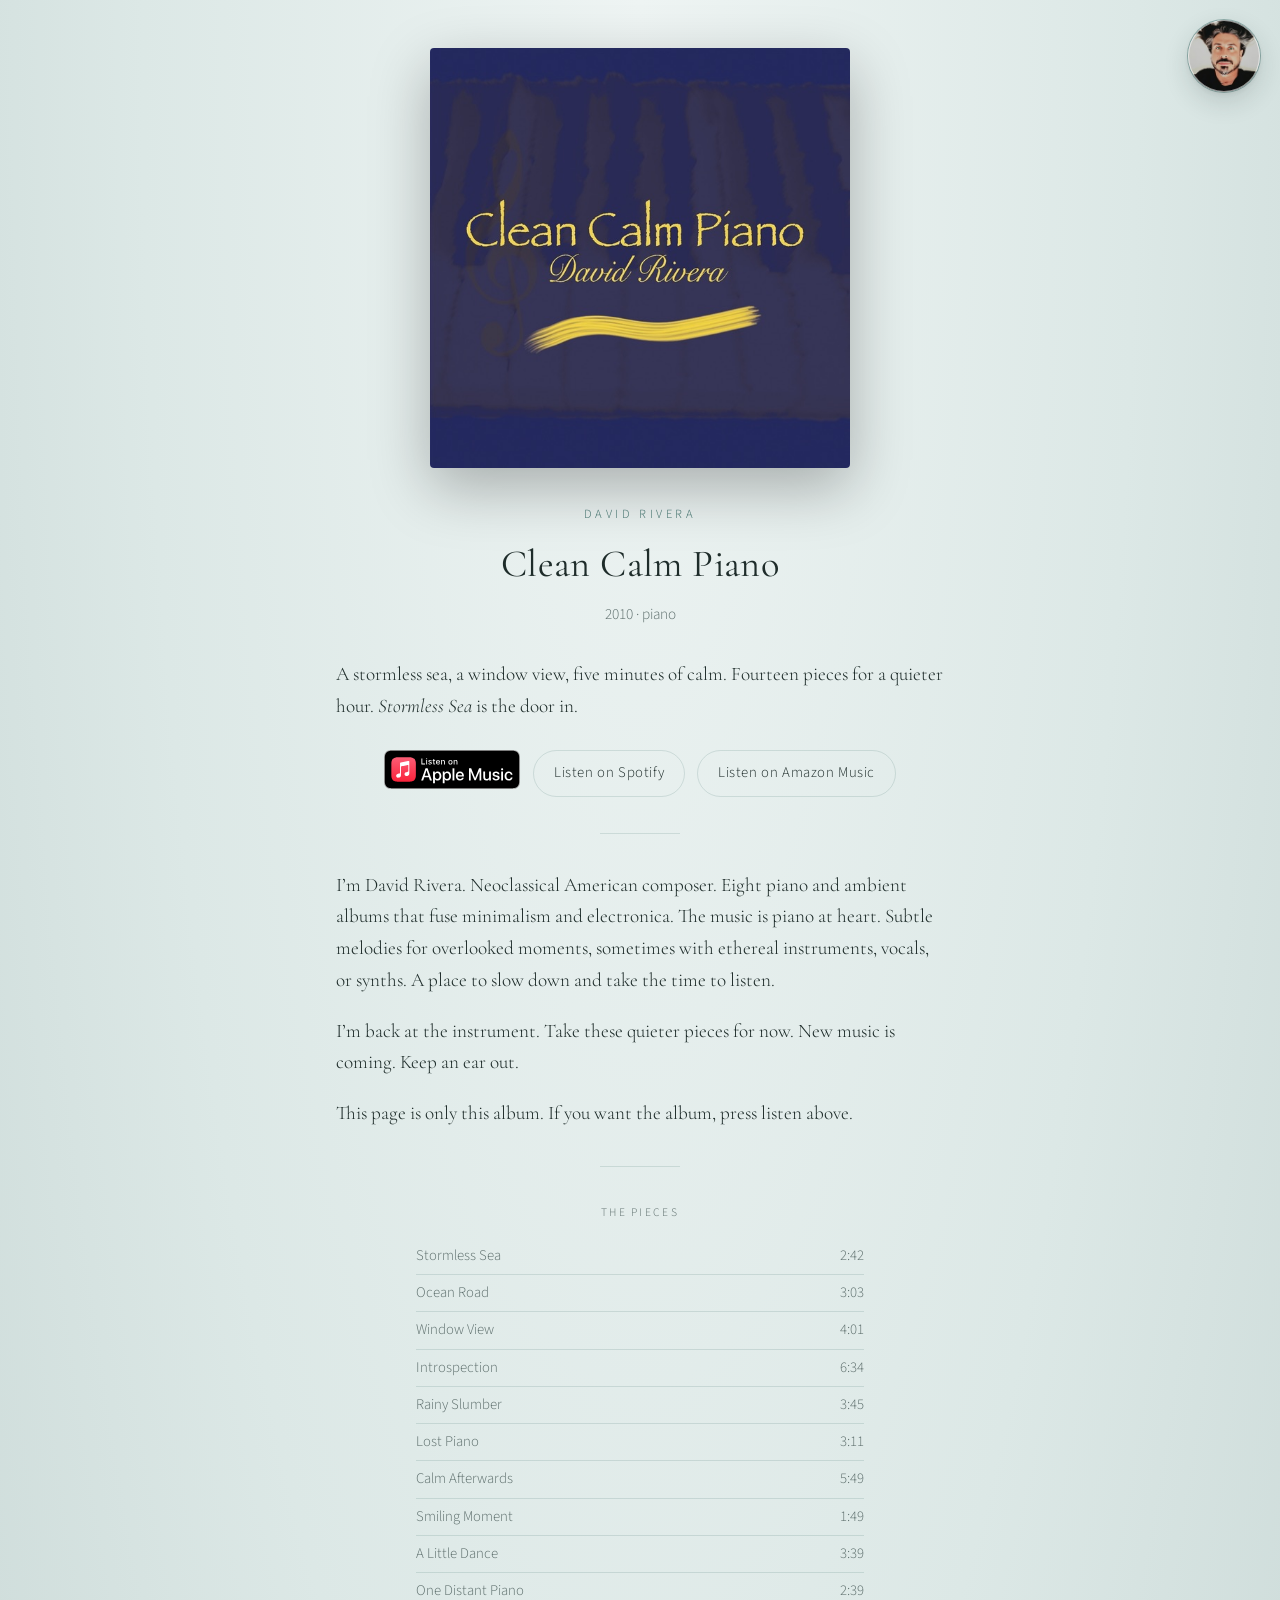
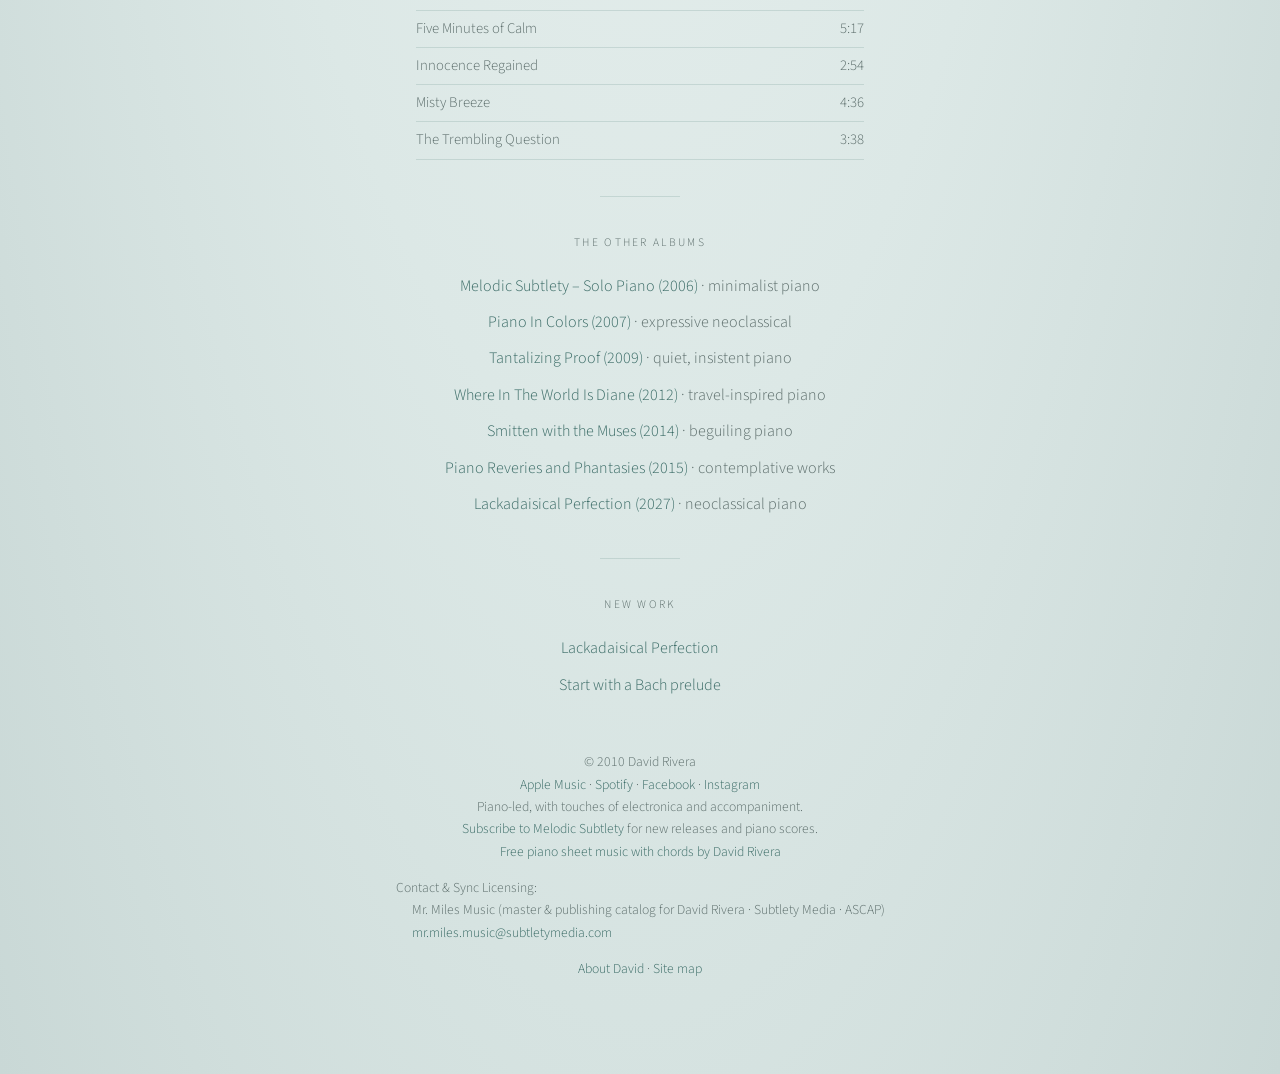
==== commit c7f881ae: "Add the Amazon Music album link beside Spotify and Apple Point the listen button, album sameAs, and " ====
--- a/index.html
+++ b/index.html
@@ -82,7 +82,8 @@
       ],
       "sameAs": [
         "https://music.apple.com/us/album/clean-calm-piano/409062605",
-        "https://open.spotify.com/album/0KD95YpNKPaDFf7gcsVfus"
+        "https://open.spotify.com/album/0KD95YpNKPaDFf7gcsVfus",
+        "https://music.amazon.com/albums/B004FZR9SC"
       ],
       "description": "A stormless sea, a window view, five minutes of calm. Fourteen pieces for a quieter hour. Stormless Sea is the door in.",
       "recordLabel": {
@@ -296,6 +297,7 @@
   <div class="actions">
     <a class="apple-badge" href="https://music.apple.com/us/album/clean-calm-piano/409062605?ls=1" target="_blank" rel="noopener"><img src="listen-on-apple-music.svg" alt="Listen on Apple Music" height="40"></a>
     <a class="btn" href="https://open.spotify.com/album/0KD95YpNKPaDFf7gcsVfus" target="_blank" rel="noopener">Listen on Spotify</a>
+    <a class="btn" href="https://music.amazon.com/albums/B004FZR9SC" target="_blank" rel="noopener">Listen on Amazon Music</a>
   </div>
   <hr class="rule">
   <div class="from-david">
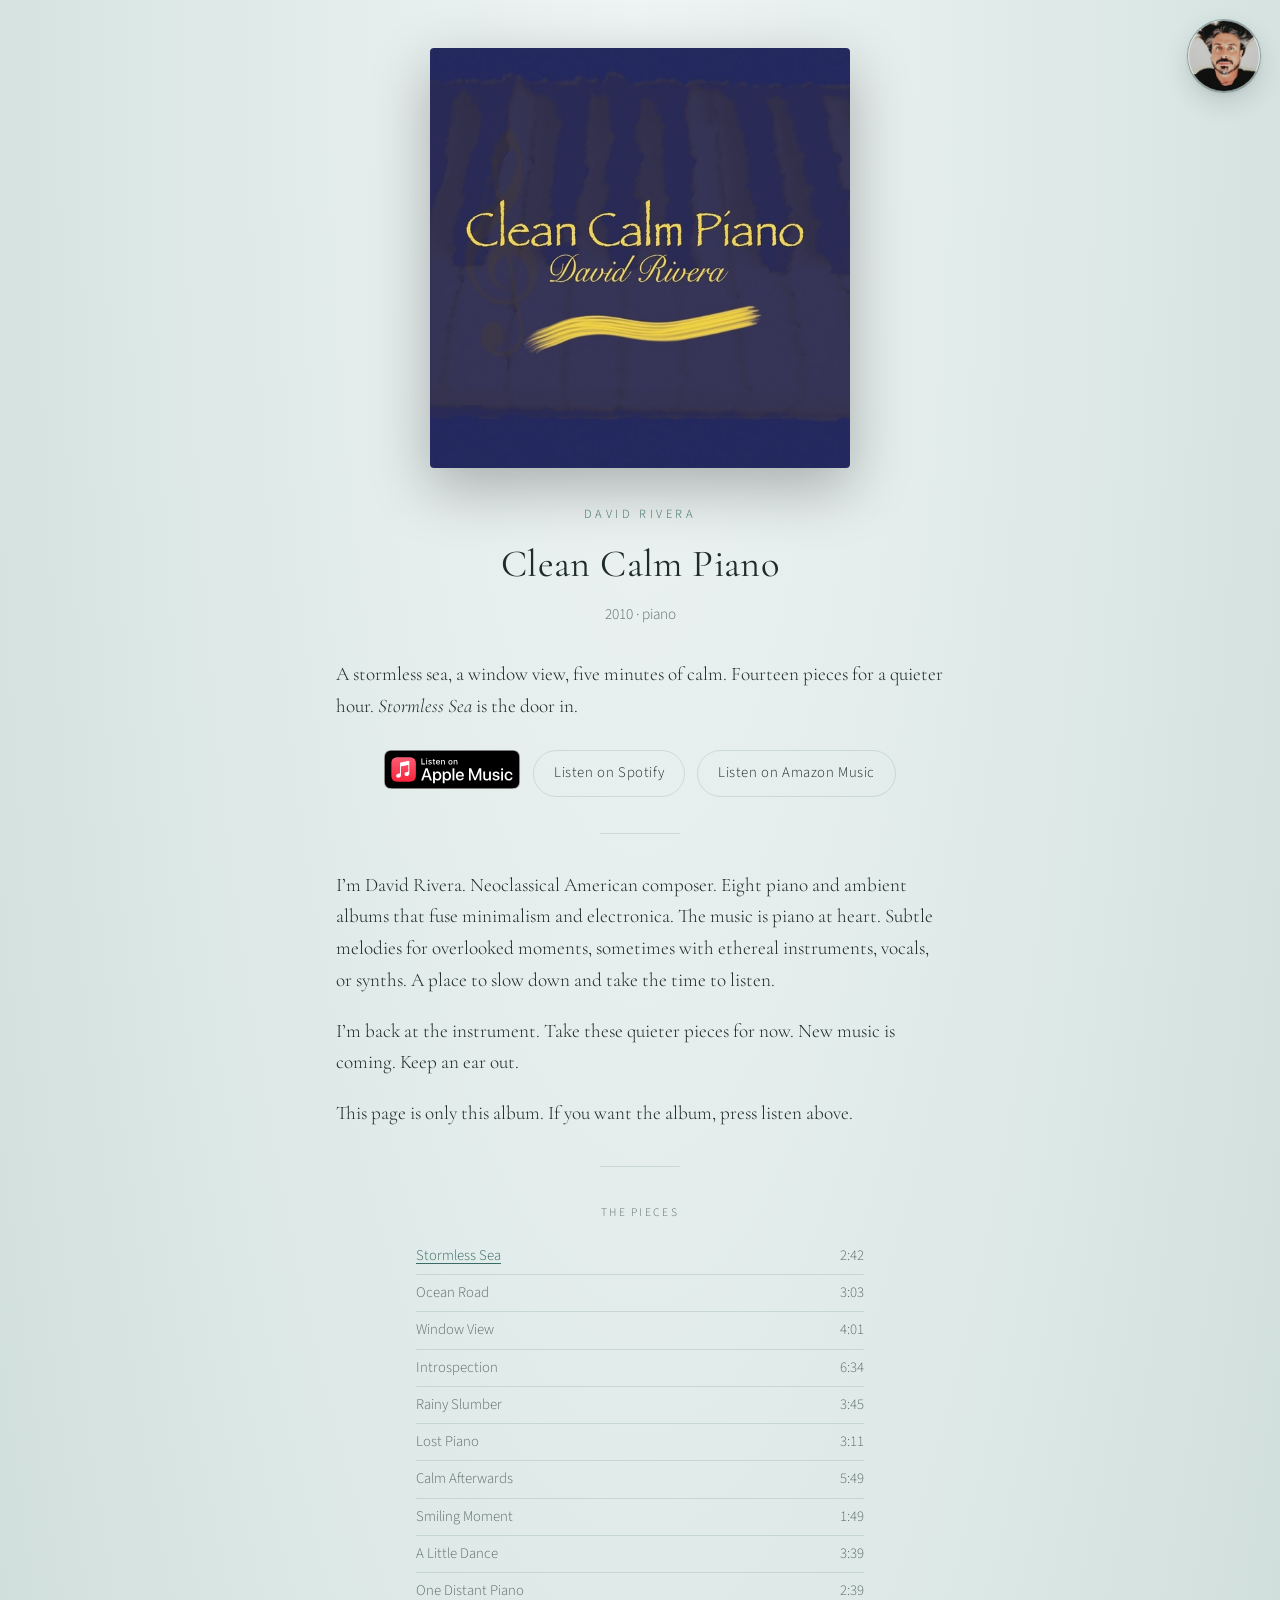
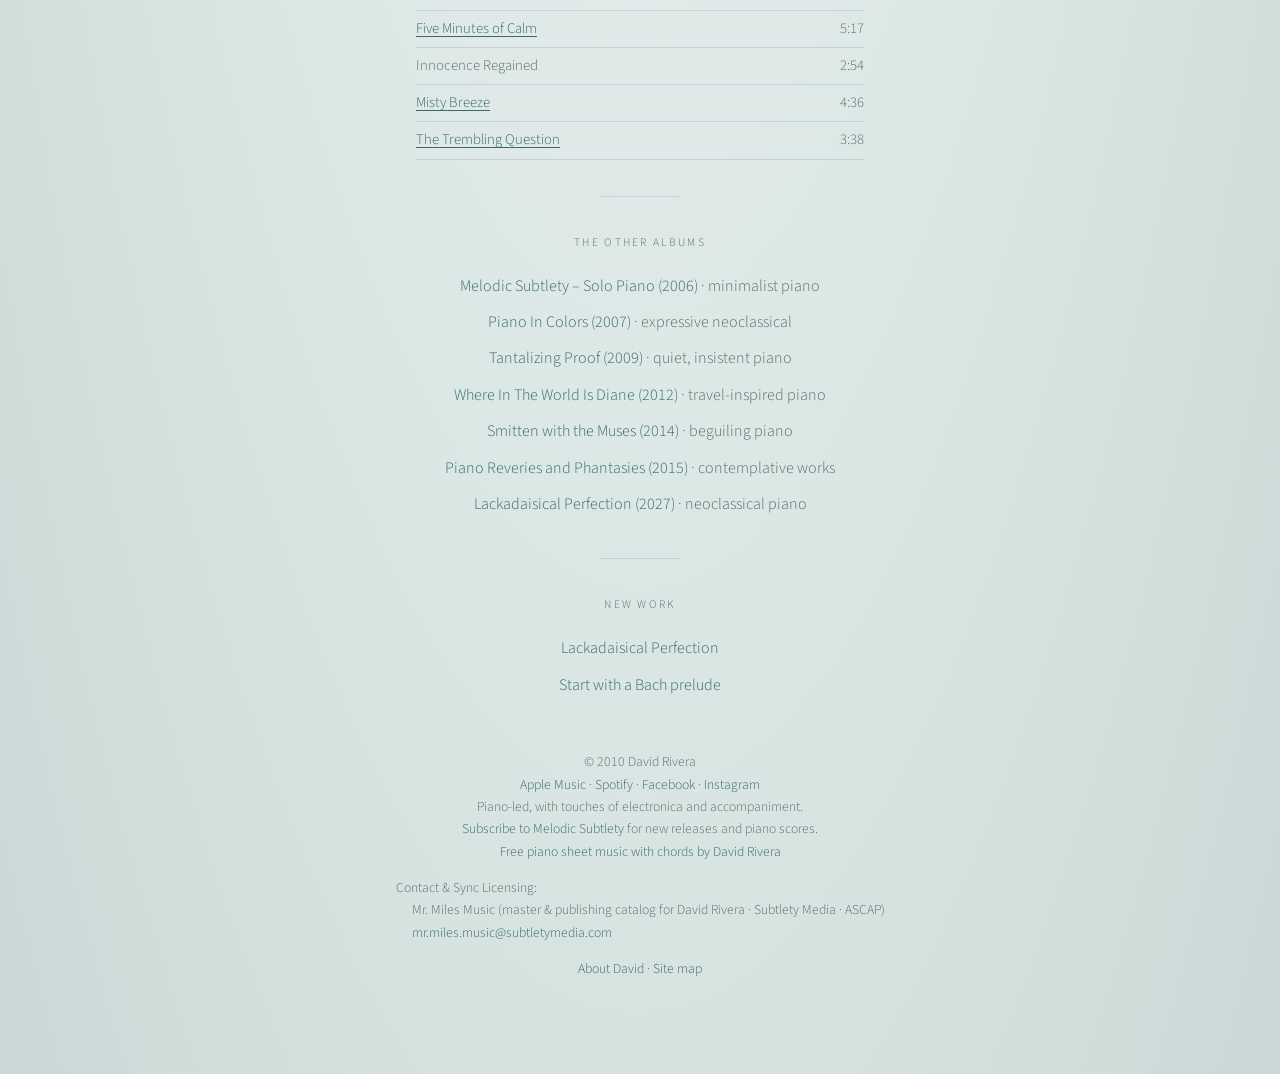
==== commit fc0b4970: "Add song pages for four Clean Calm Piano tracks Give Stormless Sea, Five Minutes of Calm, Misty Bree" ====
--- a/index.html
+++ b/index.html
@@ -9,12 +9,12 @@
 <link rel="icon" href="/favicon.svg" type="image/svg+xml">
 <link rel="icon" type="image/png" sizes="32x32" href="/favicon-32.png">
 <link rel="apple-touch-icon" href="/apple-touch-icon.png">
-<title>Piano Pieces for Focus at Work | Clean Calm Piano</title>
+<title>Clean Calm Piano · David Rivera · Piano for Focus at Work</title>
 <meta name="description" content="Piano pieces for focus at work, studying, and quiet chores. Fourteen piano pieces, including Stormless Sea. Stream the album and stay on task.">
 <link rel="canonical" href="https://cleancalmpiano.com/">
 <meta property="og:type" content="music.album">
 <meta property="og:site_name" content="David Rivera">
-<meta property="og:title" content="Piano Pieces for Focus at Work | Clean Calm Piano">
+<meta property="og:title" content="Clean Calm Piano · David Rivera · Piano for Focus at Work">
 <meta property="og:description" content="Piano pieces for focus at work, studying, and quiet chores. Fourteen piano pieces including Stormless Sea. Stream the album.">
 <meta property="og:url" content="https://cleancalmpiano.com/">
 <meta property="og:image" content="https://cleancalmpiano.com/assets/clean-calm-piano-cover.jpg">
@@ -23,7 +23,7 @@
 <meta property="og:image:alt" content="Cover of Clean Calm Piano by David Rivera: gold title over dark blue piano keys">
 <meta property="music:musician" content="https://open.spotify.com/artist/5qoC4NXvjfV3cylbXALzV3">
 <meta name="twitter:card" content="summary_large_image">
-<meta name="twitter:title" content="Piano Pieces for Focus at Work | Clean Calm Piano">
+<meta name="twitter:title" content="Clean Calm Piano · David Rivera · Piano for Focus at Work">
 <meta name="twitter:description" content="Piano pieces for focus at work, studying, and quiet chores. Fourteen piano pieces including Stormless Sea. Stream the album.">
 <meta name="twitter:image" content="https://cleancalmpiano.com/assets/clean-calm-piano-cover.jpg">
 <meta name="twitter:image:alt" content="Cover of Clean Calm Piano by David Rivera: gold title over dark blue piano keys">
@@ -92,9 +92,11 @@
       "track": [
         {
           "@type": "MusicRecording",
+          "@id": "https://cleancalmpiano.com/stormless-sea/#recording",
           "position": 1,
           "name": "Stormless Sea",
-          "duration": "PT2M42S"
+          "duration": "PT2M42S",
+          "url": "https://cleancalmpiano.com/stormless-sea/"
         },
         {
           "@type": "MusicRecording",
@@ -152,9 +154,11 @@
         },
         {
           "@type": "MusicRecording",
+          "@id": "https://cleancalmpiano.com/five-minutes-of-calm/#recording",
           "position": 11,
           "name": "Five Minutes of Calm",
-          "duration": "PT5M17S"
+          "duration": "PT5M17S",
+          "url": "https://cleancalmpiano.com/five-minutes-of-calm/"
         },
         {
           "@type": "MusicRecording",
@@ -164,15 +168,19 @@
         },
         {
           "@type": "MusicRecording",
+          "@id": "https://cleancalmpiano.com/misty-breeze/#recording",
           "position": 13,
           "name": "Misty Breeze",
-          "duration": "PT4M36S"
-        },
-        {
-          "@type": "MusicRecording",
+          "duration": "PT4M36S",
+          "url": "https://cleancalmpiano.com/misty-breeze/"
+        },
+        {
+          "@type": "MusicRecording",
+          "@id": "https://cleancalmpiano.com/the-trembling-question/#recording",
           "position": 14,
           "name": "The Trembling Question",
-          "duration": "PT3M38S"
+          "duration": "PT3M38S",
+          "url": "https://cleancalmpiano.com/the-trembling-question/"
         }
       ],
       "publisher": {
@@ -244,6 +252,9 @@
     display: flex; justify-content: space-between; gap: 16px;
     padding: 6px 0; border-bottom: 1px solid var(--line);
   }
+  .tracks a { color: var(--glow); text-decoration: underline; text-underline-offset: 3px; }
+  .tracks a:hover { text-decoration: underline; }
+  .tracks a:focus-visible { outline: 2px solid var(--glow); outline-offset: 3px; }
   .label {
     text-align: center; letter-spacing: 0.2em; text-transform: uppercase;
     font-size: 0.72rem; color: var(--mute); margin: 0 0 16px;
@@ -309,7 +320,7 @@
 
   <p class="label">The pieces</p>
   <ol class="tracks">
-    <li><span>Stormless Sea</span><span>2:42</span></li>
+    <li><span><a href="/stormless-sea/">Stormless Sea</a></span><span>2:42</span></li>
     <li><span>Ocean Road</span><span>3:03</span></li>
     <li><span>Window View</span><span>4:01</span></li>
     <li><span>Introspection</span><span>6:34</span></li>
@@ -319,10 +330,10 @@
     <li><span>Smiling Moment</span><span>1:49</span></li>
     <li><span>A Little Dance</span><span>3:39</span></li>
     <li><span>One Distant Piano</span><span>2:39</span></li>
-    <li><span>Five Minutes of Calm</span><span>5:17</span></li>
+    <li><span><a href="/five-minutes-of-calm/">Five Minutes of Calm</a></span><span>5:17</span></li>
     <li><span>Innocence Regained</span><span>2:54</span></li>
-    <li><span>Misty Breeze</span><span>4:36</span></li>
-    <li><span>The Trembling Question</span><span>3:38</span></li>
+    <li><span><a href="/misty-breeze/">Misty Breeze</a></span><span>4:36</span></li>
+    <li><span><a href="/the-trembling-question/">The Trembling Question</a></span><span>3:38</span></li>
   </ol>
   <hr class="rule">
   <p class="label">The other albums</p>
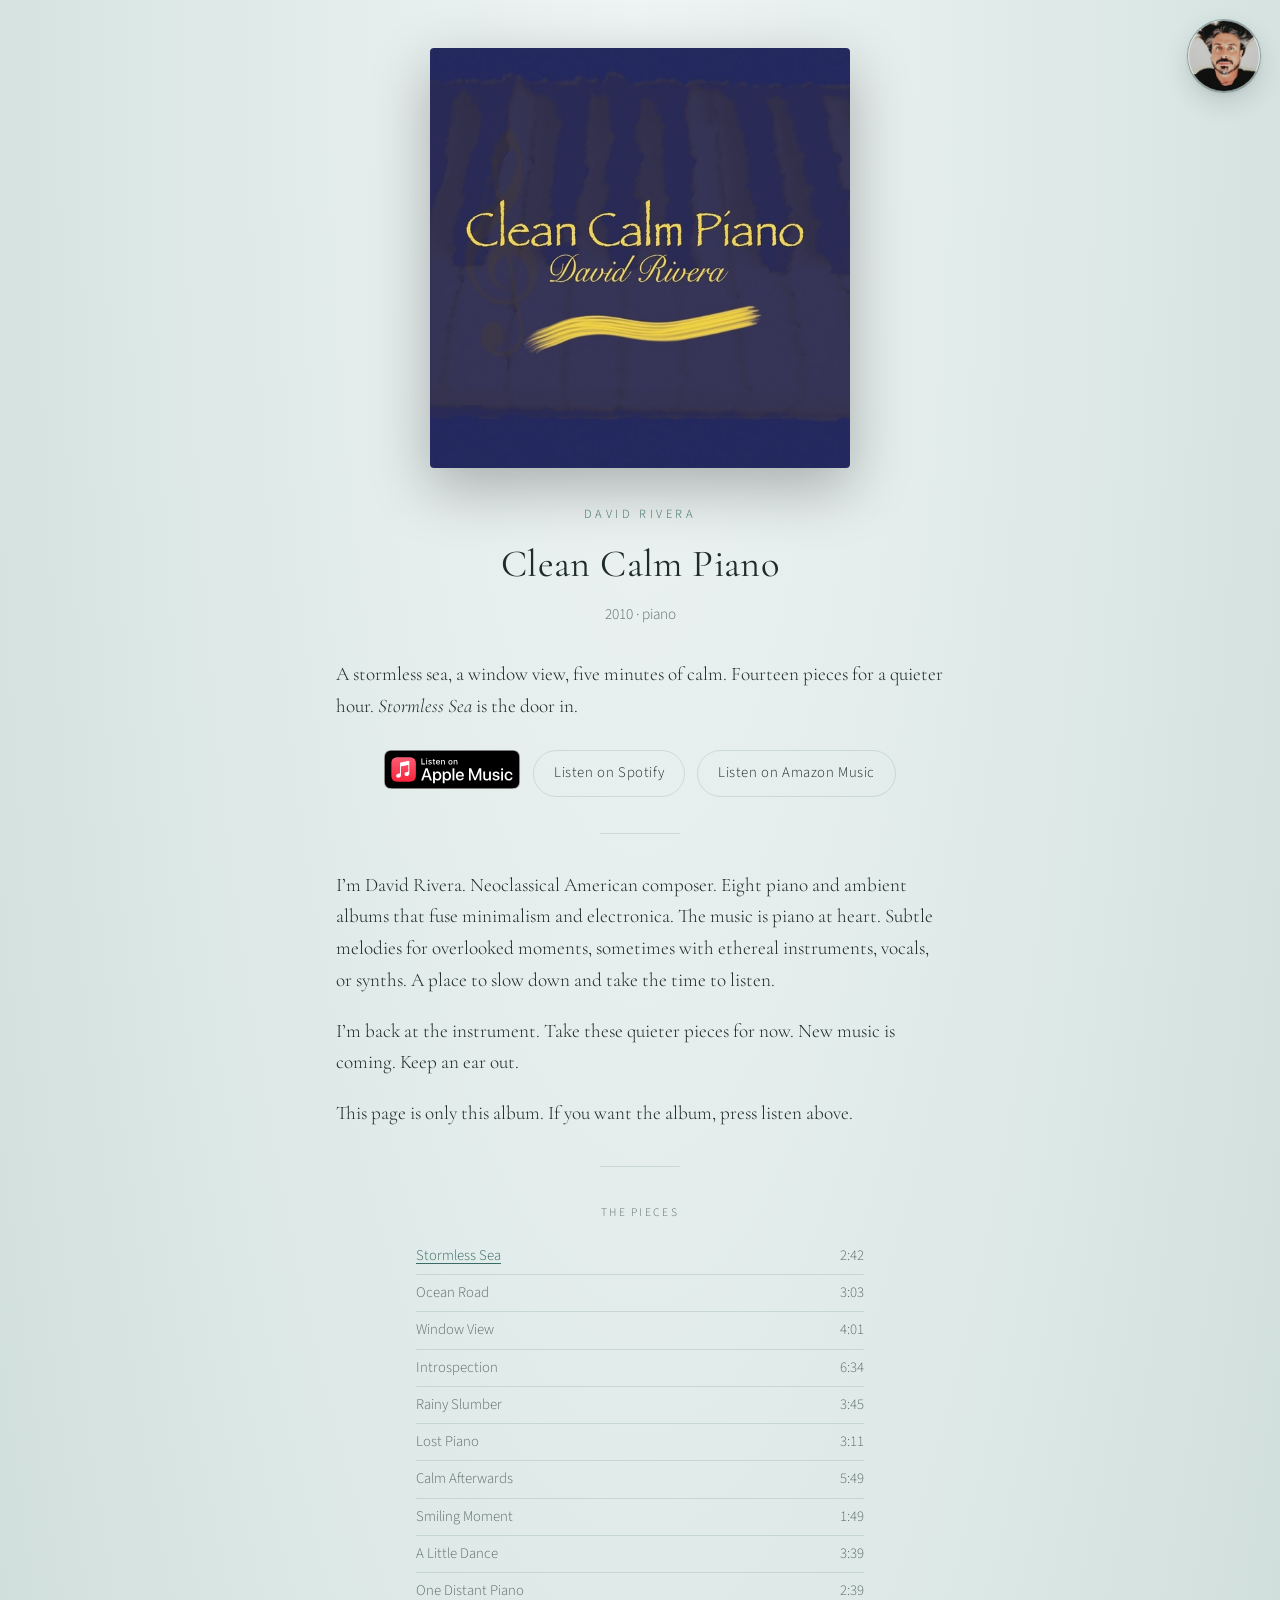
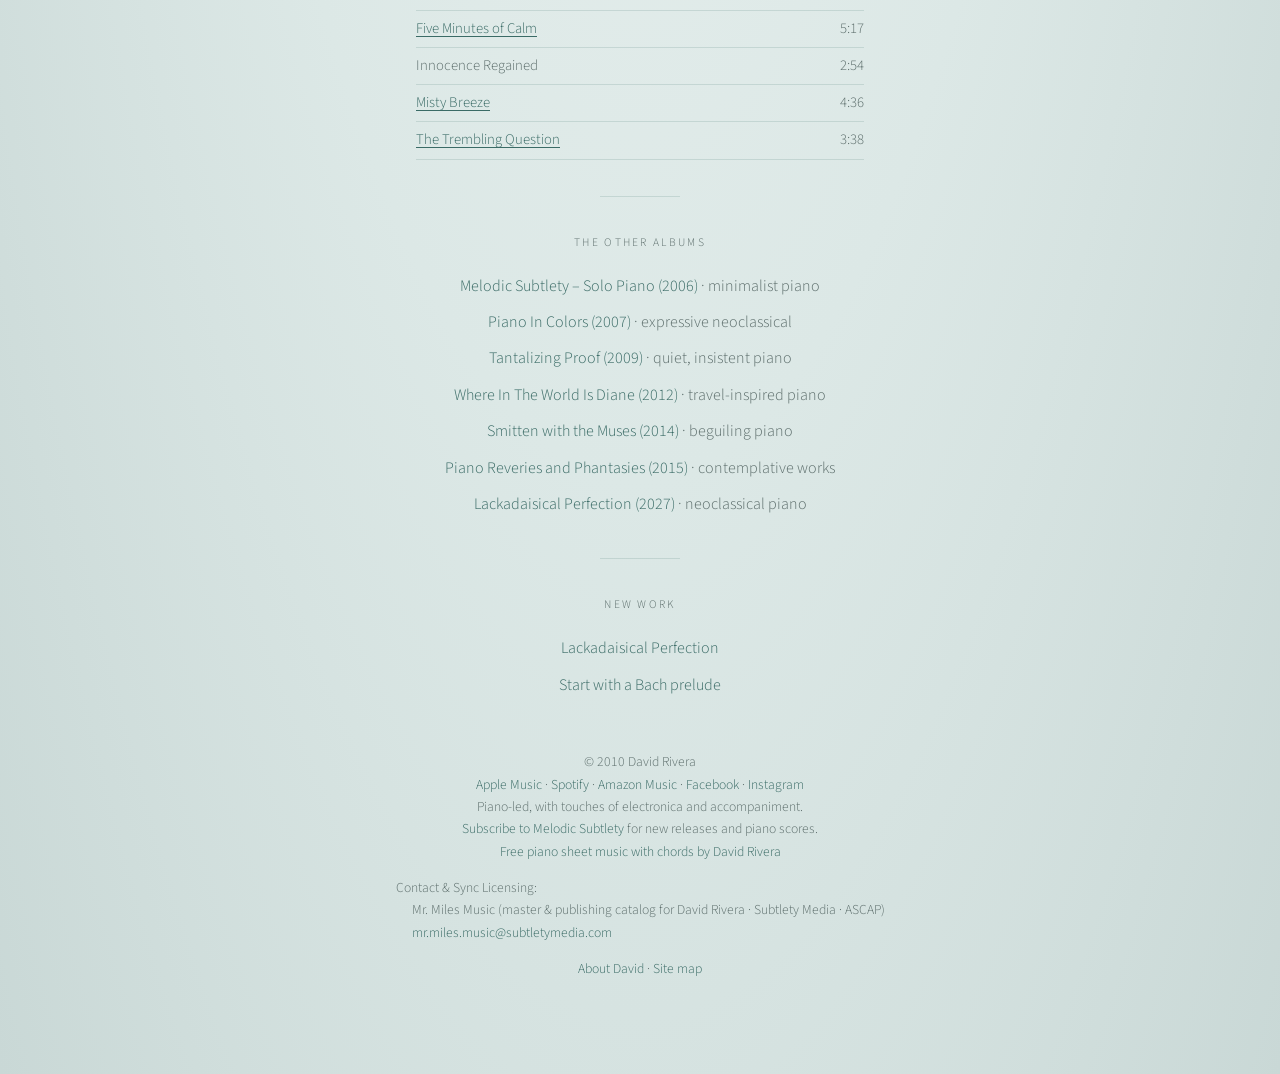
==== commit 2e1e9db6: "Reserve image space and add David Rivera's Amazon Music page Give the album cover and the Apple Musi" ====
--- a/index.html
+++ b/index.html
@@ -53,6 +53,7 @@
       "sameAs": [
         "https://open.spotify.com/artist/5qoC4NXvjfV3cylbXALzV3",
         "https://music.apple.com/us/artist/david-rivera/1325691064",
+        "https://music.amazon.com/artists/B0HJF4T4QZ",
         "https://x.com/melodicsubtlety",
         "https://www.facebook.com/pianoincolors",
         "https://www.instagram.com/pianodavid1492/",
@@ -215,7 +216,8 @@
   }
   main { max-width: 720px; margin: 0 auto; padding: 48px 24px 80px; }
   .cover {
-    display: block; width: min(420px, 100%); margin: 0 auto 36px;
+    display: block; width: min(420px, 100%); height: auto; aspect-ratio: 1 / 1;
+    margin: 0 auto 36px;
     border-radius: 4px; box-shadow: 0 20px 60px rgba(0,0,0,0.28);
   }
   h1 {
@@ -237,7 +239,7 @@
   .rule { border: 0; border-top: 1px solid var(--line); width: 80px; margin: 36px auto; }
   .actions { display: flex; flex-wrap: wrap; gap: 12px; justify-content: center; margin: 8px 0 36px; }
   .apple-badge { display: inline-block; line-height: 0; }
-  .apple-badge img { height: 40px; width: auto; vertical-align: middle; }
+  .apple-badge img { height: 40px; width: auto; aspect-ratio: 140.62 / 41; vertical-align: middle; }
   .btn {
     display: inline-block; padding: 10px 20px; border: 1px solid var(--line);
     border-radius: 999px; color: var(--ink); text-decoration: none;
@@ -300,13 +302,13 @@
 <body>
 <a class="skip-link" href="#content">Skip to content</a>
 <main id="content">
-  <img class="cover" src="assets/clean-calm-piano-cover.jpg" alt="Cover of Clean Calm Piano by David Rivera: gold title over dark blue piano keys">
+  <img class="cover" src="assets/clean-calm-piano-cover.jpg" width="600" height="600" alt="Cover of Clean Calm Piano by David Rivera: gold title over dark blue piano keys">
   <p class="byline">David Rivera</p>
   <h1>Clean Calm Piano</h1>
   <p class="year">2010 · piano</p>
   <p class="album-note">A stormless sea, a window view, five minutes of calm. Fourteen pieces for a quieter hour. <i>Stormless Sea</i> is the door in.</p>
   <div class="actions">
-    <a class="apple-badge" href="https://music.apple.com/us/album/clean-calm-piano/409062605?ls=1" target="_blank" rel="noopener"><img src="listen-on-apple-music.svg" alt="Listen on Apple Music" height="40"></a>
+    <a class="apple-badge" href="https://music.apple.com/us/album/clean-calm-piano/409062605?ls=1" target="_blank" rel="noopener"><img src="listen-on-apple-music.svg" alt="Listen on Apple Music" width="141" height="41"></a>
     <a class="btn" href="https://open.spotify.com/album/0KD95YpNKPaDFf7gcsVfus" target="_blank" rel="noopener">Listen on Spotify</a>
     <a class="btn" href="https://music.amazon.com/albums/B004FZR9SC" target="_blank" rel="noopener">Listen on Amazon Music</a>
   </div>
@@ -361,6 +363,8 @@
     ·
     <a href="https://open.spotify.com/artist/5qoC4NXvjfV3cylbXALzV3" target="_blank" rel="noopener">Spotify</a>
     ·
+    <a href="https://music.amazon.com/artists/B0HJF4T4QZ" target="_blank" rel="noopener">Amazon Music</a>
+    ·
     <a href="https://www.facebook.com/pianoincolors" target="_blank" rel="noopener" aria-label="David and his Piano on Facebook">Facebook</a>
     ·
     <a href="https://www.instagram.com/pianodavid1492/" target="_blank" rel="noopener" aria-label="David Rivera on Instagram">Instagram</a><br>
